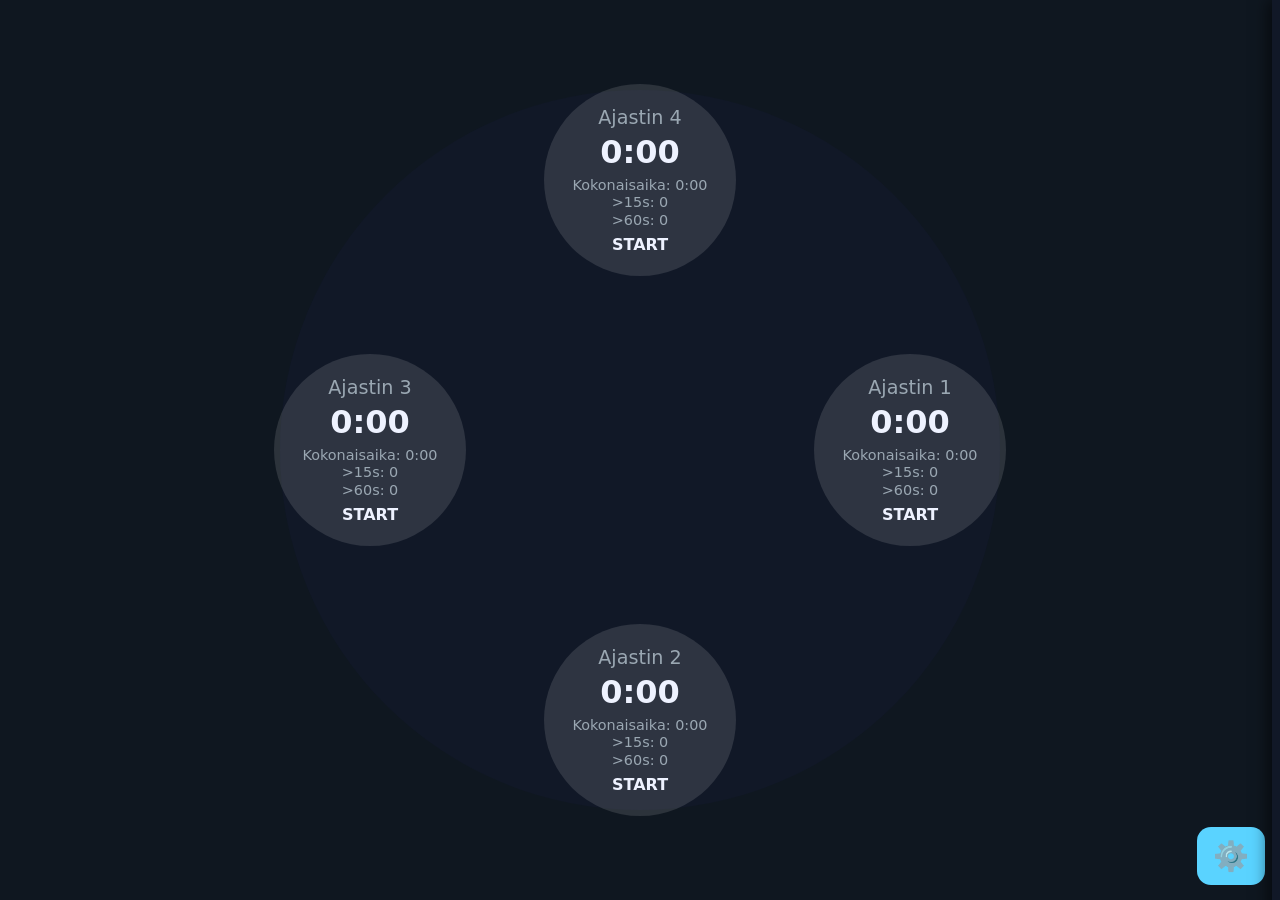
==== timer/index.html @ c3e78626 "timers" ====
<!DOCTYPE html>
<html lang="fi">
<head>
<meta charset="utf-8" />
<meta name="viewport" content="width=device-width,initial-scale=1,maximum-scale=1" />
<title>Multi-timer – Keittiön tabletti</title>

<style>
:root{
  --bg:#0f1720;
  --fg:#eef2ff;
  --card:#111827;
  --accent:#5ad3ff;
  --muted:#9aa7b2;
}

html,body{
  margin:0;
  height:100%;
  background:var(--bg);
  color:var(--fg);
  font-family:system-ui;
  overflow:hidden;
}

.wrap{
  height:100%;
  display:flex;
  align-items:center;
  justify-content:center;
  padding:12px;
  box-sizing:border-box;
}

#openSettingsBtn{
  position:fixed; right:15px; bottom:15px;
  font-size:1.8rem; padding:12px 16px;
  background:var(--accent); color:#000;
  border:none; border-radius:14px; cursor:pointer; z-index:999;
}

#settingsPanel{
  position:fixed; top:0; right:-280px; width:260px; height:100%;
  background:var(--card); padding:14px;
  box-shadow:-4px 0 15px rgba(0,0,0,0.6); z-index:2000;
  transition:right .35s cubic-bezier(.22,.61,.36,1);
}
#settingsPanel.open{right:0;}
.settings-header{font-size:1.4rem; font-weight:bold; color:var(--accent);
  padding-bottom:8px; border-bottom:1px solid rgba(255,255,255,0.1);
  display:flex; justify-content:space-between; align-items:center;
}
#closeSettings{font-size:1.6rem; background:none; border:none; color:var(--fg); cursor:pointer;}
.settings-group{margin-top:18px; font-size:1.2rem;}
.settings-group input[type="number"]{width:100%; font-size:1.3rem; padding:8px; border-radius:6px; border:1px solid #fff3; background:#0003; color:var(--fg);}
.settings-group input[type="checkbox"]{transform:scale(1.2); margin-right:6px;}

.center{flex:1; display:flex; align-items:center; justify-content:center; position:relative;}
.circle{position:relative; background:var(--card); border-radius:50%;}

.timer{
  position:absolute; width:180px; height:180px; border-radius:50%;
  background:rgba(255,255,255,0.12);
  display:flex; flex-direction:column; align-items:center; justify-content:center;
  color:var(--fg); padding:6px; text-align:center; cursor:pointer;
  transition: transform 0.15s, background 0.2s;
}
.timer.running{background:#b71c1c; color:#fff;}
.timer.loaded{animation: popin 0.3s ease forwards;}
.timer svg{position:absolute; top:0; left:0; width:100%; height:100%; transform:rotate(-90deg);}
.timer circle{fill:none; stroke:#6200ff; stroke-width:6; stroke-linecap:round; transition: stroke-dashoffset 0.1s linear;}
.title{font-size:1.2rem; color:var(--muted); margin-bottom:4px;}
.time{font-size:2rem; font-weight:bold;}
.btnText{margin-top:6px; font-weight:bold;}
.stats{font-size:0.9rem; color:var(--muted); margin-top:6px; text-align:center; line-height:1.2em;}

@keyframes popin {
  0% {transform:translate(-50%,-50%) scale(0.1); opacity:0;}
  80%{transform:translate(-50%,-50%) scale(1.1); opacity:1;}
  100%{transform:translate(-50%,-50%) scale(1);}
}
</style>
</head>

<body>
<div class="wrap" id="app">
  <main class="center">
    <div class="circle" id="circle"></div>
  </main>
</div>

<div id="settingsPanel">
  <div class="settings-header">Asetukset <button id="closeSettings">✕</button></div>
  <div class="settings-group">
    <label>Ajastimien määrä</label>
    <input id="timerCountInput" type="number" min="2" max="8">
  </div>
  <div class="settings-group">
    <label><input id="tiltLockInput" type="checkbox"> Pakota vaakasuunta</label>
  </div>
  <div class="settings-group">
    <label><input id="wakeLockInput" type="checkbox"> Näyttö ei sammu</label>
  </div>
</div>

<button id="openSettingsBtn">⚙️</button>

<script>
let state={timerCount:4, timers:[], tiltLock:true, wakeLockEnabled:true};

function createTimer(id){return{id,running:false,startTs:0,elapsed:0,total:0,over15:0,over60:0};}
function initTimers(count){state.timerCount=count; state.timers=[]; for(let i=0;i<count;i++) state.timers.push(createTimer(i));}

const circle=document.getElementById("circle");

function renderTimers(){
  circle.innerHTML="";
  const diameter=Math.min(window.innerWidth,window.innerHeight)*0.8;
  circle.style.width=diameter+"px";
  circle.style.height=diameter+"px";

  const cx=diameter/2;
  const cy=diameter/2;
  const radius=diameter/2*0.75;
  const strokeWidth = 0.4;

  state.timers.forEach((t,i)=>{
    const el=document.createElement("div");
    el.className="timer loaded";
    el.id="timer-"+i;

    const r=8;
    const circumference=2*Math.PI*r;



    // <svg><circle r="${r}" cx="130" cy="155"  stroke-width="${strokeWidth}"  stroke-dasharray="${circumference}" stroke-dashoffset="${circumference}"></circle></svg>
    el.innerHTML=`
      
      <div class="title">Ajastin ${i+1}</div>
      <div class="time" id="time-${i}">0:00</div>
      <div class="stats">
        <div>Kokonaisaika: <span id="total-${i}">0:00</span></div>
        <div>>15s: <span id="over15-${i}">0</span></div>
        <div>>60s: <span id="over60-${i}">0</span></div>
      </div>
      <div class="btnText" id="btnText-${i}">${t.running?"STOP":"START"}</div>
    `;

    const angle=(360/state.timerCount)*i;
    const rad=angle*Math.PI/180;
    const rCircle=cx*0.75;
    el.style.left=(cx+rCircle*Math.cos(rad))+"px";
    el.style.top=(cy+rCircle*Math.sin(rad))+"px";
    el.style.transform="translate(-50%,-50%)";

    circle.appendChild(el);

    el.onclick=()=>toggleTimer(i);
    updateButton(i);
  });
}

function updateTimersDisplay(){
  const now=performance.now();
  state.timers.forEach((t,i)=>{
    if(t.running){
      const delta=now-t.startTs;
      t.elapsed+=delta;
      t.total+=delta/1000;
      t.startTs=now;
    }

    // Update progress circle
    const circleEl=document.querySelector(`#timer-${i} circle`);
    if(circleEl){
      const radius=parseFloat(circleEl.getAttribute("r"));
      const circumference=2*Math.PI*radius*1.3;
      let totalDuration=60; // 1 kierros = 60s
      let progress=(t.elapsed/1000)%totalDuration / totalDuration;
      circleEl.style.strokeDasharray=circumference;
      circleEl.style.strokeDashoffset=circumference*(1-progress);
    }

    // Time display
    const elapsedSec=Math.floor(t.elapsed/1000);
    const min=Math.floor(elapsedSec/60);
    const sec=elapsedSec%60;
    document.getElementById(`time-${i}`).textContent=`${min}:${sec.toString().padStart(2,"0")}`;

    const totalMin=Math.floor(t.total/60);
    const totalSec=Math.floor(t.total%60);
    document.getElementById(`total-${i}`).textContent=`${totalMin}:${totalSec.toString().padStart(2,"0")}`;

    if(t.elapsed>=15000 && t.elapsed-16<15000) t.over15++;
    if(t.elapsed>=60000 && t.elapsed-16<60000) t.over60++;
    document.getElementById(`over15-${i}`).textContent=t.over15;
    document.getElementById(`over60-${i}`).textContent=t.over60;
  });

  requestAnimationFrame(updateTimersDisplay);
}

function toggleTimer(i){
  const t = state.timers[i];
  if(t.running){
    // STOP: pysäytä ajastin
    t.running = false;
  } else {
    // START: nollaa ajastin ja aloita alusta
    t.running = true;
    t.startTs = performance.now();
    t.elapsed = 0;
    // t.total = 0;
    t.over15 = 0;
    t.over60 = 0;
  }
  updateButton(i);
}


function updateButton(i){
  const t=state.timers[i];
  const el=document.getElementById(`timer-${i}`);
  const txt=document.getElementById(`btnText-${i}`);
  if(!el||!txt) return;
  if(t.running){ txt.textContent="STOP"; el.classList.add("running"); }
  else{ txt.textContent="START"; el.classList.remove("running"); }
}

/* SETTINGS PANEL */
const panel=document.getElementById("settingsPanel");
const btnOpen=document.getElementById("openSettingsBtn");
const btnClose=document.getElementById("closeSettings");
const timerCountInput=document.getElementById("timerCountInput");
const tiltLockInput=document.getElementById("tiltLockInput");
const wakeLockInput=document.getElementById("wakeLockInput");

btnOpen.onclick=()=>{ panel.classList.add("open"); timerCountInput.value=state.timerCount; tiltLockInput.checked=state.tiltLock; wakeLockInput.checked=state.wakeLockEnabled; };
btnClose.onclick=()=>panel.classList.remove("open");
timerCountInput.onchange=()=>{ let v=Math.min(8,Math.max(2,parseInt(timerCountInput.value))); state.timerCount=v; initTimers(v); renderTimers(); };
tiltLockInput.onchange=()=>state.tiltLock=tiltLockInput.checked;
wakeLockInput.onchange=()=>state.wakeLockEnabled=wakeLockInput.checked;

/* INIT */
initTimers(state.timerCount);
renderTimers();
updateTimersDisplay();
window.onresize=renderTimers;
</script>
</body>
</html>
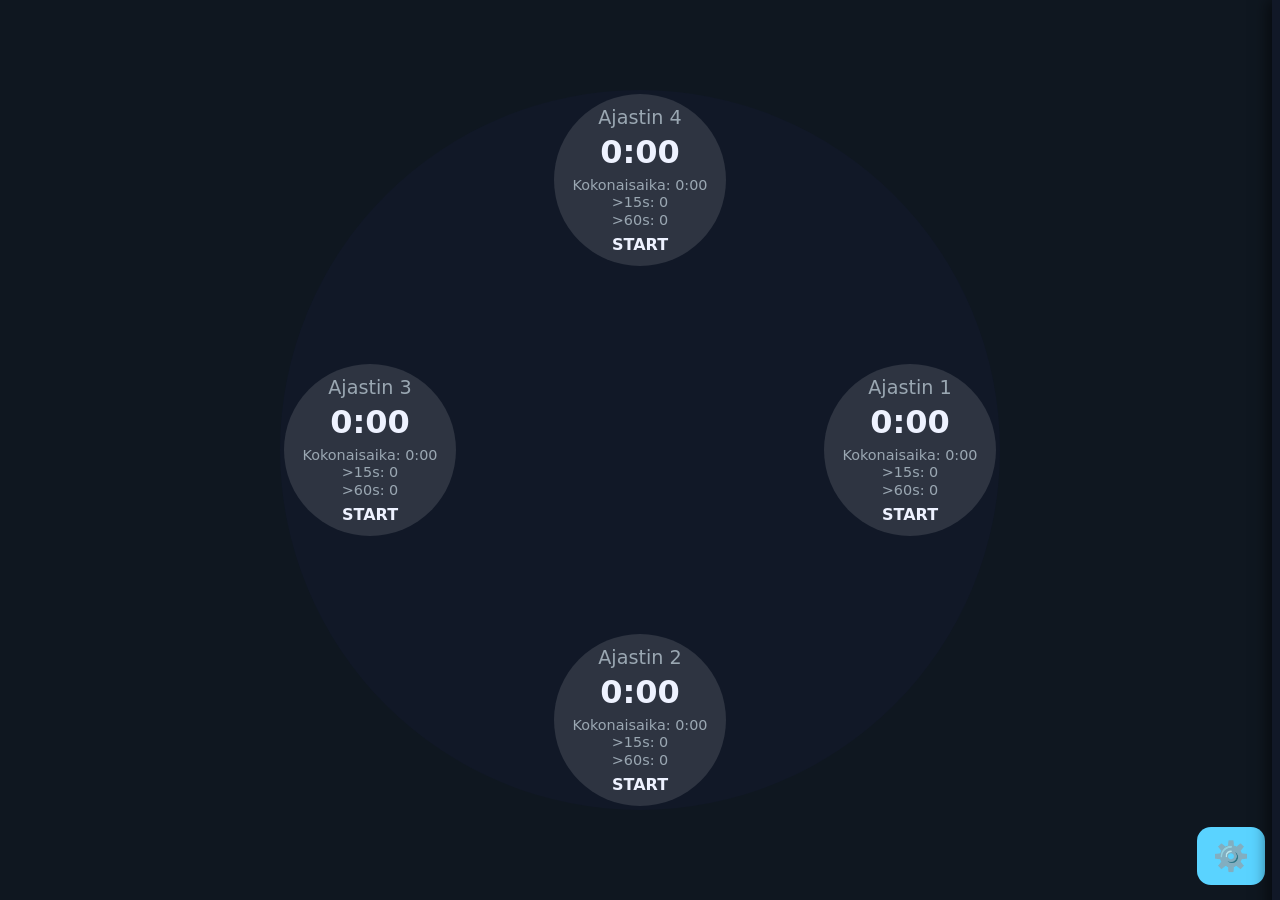
==== commit 52127d88: "edit timer" ====
--- a/timer/index.html
+++ b/timer/index.html
@@ -3,6 +3,9 @@
 <head>
 <meta charset="utf-8" />
 <meta name="viewport" content="width=device-width,initial-scale=1,maximum-scale=1" />
+<link rel="manifest" href="manifest.json">
+<meta name="theme-color" content="#0f1720">
+
 <title>Multi-timer – Keittiön tabletti</title>
 
 <style>
@@ -51,15 +54,44 @@
   display:flex; justify-content:space-between; align-items:center;
 }
 #closeSettings{font-size:1.6rem; background:none; border:none; color:var(--fg); cursor:pointer;}
-.settings-group{margin-top:18px; font-size:1.2rem;}
+.settings-group {
+  margin-top: 18px;
+  font-size: 1.2rem;
+  width: 100%;        /* täyttää panelin leveydestä */
+  max-width: 240px;   /* ettei mene liian leveäksi */
+  box-sizing: border-box; /* padding lasketaan mukaan */
+}
 .settings-group input[type="number"]{width:100%; font-size:1.3rem; padding:8px; border-radius:6px; border:1px solid #fff3; background:#0003; color:var(--fg);}
 .settings-group input[type="checkbox"]{transform:scale(1.2); margin-right:6px;}
 
+
+
+
+.stepper {
+  display: flex;
+  align-items: center;
+  justify-content: space-between;
+  background: #0004;
+  padding: 6px 8px;
+  border-radius: 10px;
+  border: 1px solid #ffffff22;
+  width: 100%; /* täyttää .settings-group */
+  box-sizing: border-box;
+}
+
+.stepper-value {
+  width: auto;       /* ei pakota liian leveäksi */
+  min-width: 40px;   /* näkyy selkeästi */
+  text-align: center;
+  font-size: 1.6rem;
+}
+
+
 .center{flex:1; display:flex; align-items:center; justify-content:center; position:relative;}
 .circle{position:relative; background:var(--card); border-radius:50%;}
 
 .timer{
-  position:absolute; width:180px; height:180px; border-radius:50%;
+  position:absolute; width:160px; height:160px; border-radius:50%;
   background:rgba(255,255,255,0.12);
   display:flex; flex-direction:column; align-items:center; justify-content:center;
   color:var(--fg); padding:6px; text-align:center; cursor:pointer;
@@ -92,9 +124,14 @@
 <div id="settingsPanel">
   <div class="settings-header">Asetukset <button id="closeSettings">✕</button></div>
   <div class="settings-group">
-    <label>Ajastimien määrä</label>
-    <input id="timerCountInput" type="number" min="2" max="8">
+  <label>Ajastimien määrä</label>
+
+  <div class="stepper">
+    <button class="stepper-btn" id="minusBtn">−</button>
+    <div class="stepper-value" id="timerCountDisplay">4</div>
+    <button class="stepper-btn" id="plusBtn">+</button>
   </div>
+</div>
   <div class="settings-group">
     <label><input id="tiltLockInput" type="checkbox"> Pakota vaakasuunta</label>
   </div>
@@ -232,21 +269,97 @@
 const panel=document.getElementById("settingsPanel");
 const btnOpen=document.getElementById("openSettingsBtn");
 const btnClose=document.getElementById("closeSettings");
-const timerCountInput=document.getElementById("timerCountInput");
+// const timerCountInput=document.getElementById("timerCountInput");
 const tiltLockInput=document.getElementById("tiltLockInput");
 const wakeLockInput=document.getElementById("wakeLockInput");
 
-btnOpen.onclick=()=>{ panel.classList.add("open"); timerCountInput.value=state.timerCount; tiltLockInput.checked=state.tiltLock; wakeLockInput.checked=state.wakeLockEnabled; };
+btnOpen.onclick=()=>{ panel.classList.add("open"); updateTimerCountDisplay(); tiltLockInput.checked=state.tiltLock; wakeLockInput.checked=state.wakeLockEnabled; };
 btnClose.onclick=()=>panel.classList.remove("open");
-timerCountInput.onchange=()=>{ let v=Math.min(8,Math.max(2,parseInt(timerCountInput.value))); state.timerCount=v; initTimers(v); renderTimers(); };
+// timerCountInput.onchange=()=>{ let v=Math.min(8,Math.max(2,parseInt(timerCountInput.value))); state.timerCount=v; initTimers(v); renderTimers(); };
 tiltLockInput.onchange=()=>state.tiltLock=tiltLockInput.checked;
 wakeLockInput.onchange=()=>state.wakeLockEnabled=wakeLockInput.checked;
+
+const minusBtn = document.getElementById("minusBtn"); const plusBtn = document.getElementById("plusBtn"); const timerCountDisplay = document.getElementById("timerCountDisplay"); function updateTimerCountDisplay() { timerCountDisplay.textContent = state.timerCount; } // painikkeet 
+// 
+minusBtn.onclick = () => { if (state.timerCount > 2) { state.timerCount--; initTimers(state.timerCount); renderTimers(); updateTimerCountDisplay(); } }; plusBtn.onclick = () => { if (state.timerCount < 8) { state.timerCount++; initTimers(state.timerCount); renderTimers(); updateTimerCountDisplay(); } }; 
+// päivitä kun asetukset-paneeli avataan 
+// 
+
+btnOpen.onclick = () => { panel.classList.add("open"); updateTimerCountDisplay(); tiltLockInput.checked = state.tiltLock; wakeLockInput.checked = state.wakeLockEnabled; };
+
+
+
+
+
+
+/* ---------------- FULLSCREEN + WAKE LOCK ---------------- */
+let wakeLock = null;
+let wakeLockActivated = false;
+
+async function enableWakeLock() {
+    try {
+        wakeLock = await navigator.wakeLock.request("screen");
+
+        wakeLock.addEventListener("release", () => {
+            console.log("Wake Lock vapautui... yritetään uudelleen");
+        });
+
+        console.log("Wake Lock päällä");
+    } catch (err) {
+        console.warn("Wake Lock epäonnistui:", err);
+    }
+}
+
+// Jos näyttö sammuisi normaalisti → otetaan taas kiinni
+document.addEventListener("visibilitychange", () => {
+    if (wakeLock !== null && document.visibilityState === "visible") {
+        enableWakeLock();
+    }
+});
+
+/* ------ Fullscreen ------- */
+async function enableFullscreen() {
+    const el = document.documentElement;
+    if (!document.fullscreenElement) {
+        try {
+            await el.requestFullscreen();
+        } catch (e) {
+            console.warn("Fullscreen ei onnistunut:", e);
+        }
+    }
+}
+
+/* ------ Aktivoi molemmat ensimmäisestä käyttäjän kosketuksesta ------ */
+function setupAutoWakeAndFullscreen() {
+    const activate = () => {
+        if (!wakeLockActivated) {
+            enableWakeLock();
+            enableFullscreen();
+            wakeLockActivated = true;
+        }
+    };
+
+    document.addEventListener("click", activate, { once: true });
+    document.addEventListener("touchstart", activate, { once: true });
+}
+
+setupAutoWakeAndFullscreen();
+
 
 /* INIT */
 initTimers(state.timerCount);
 renderTimers();
 updateTimersDisplay();
 window.onresize=renderTimers;
+
+
+if ("serviceWorker" in navigator) {
+  window.addEventListener("load", () => {
+    navigator.serviceWorker.register("sw.js");
+  });
+}
+
+
 </script>
 </body>
 </html>
